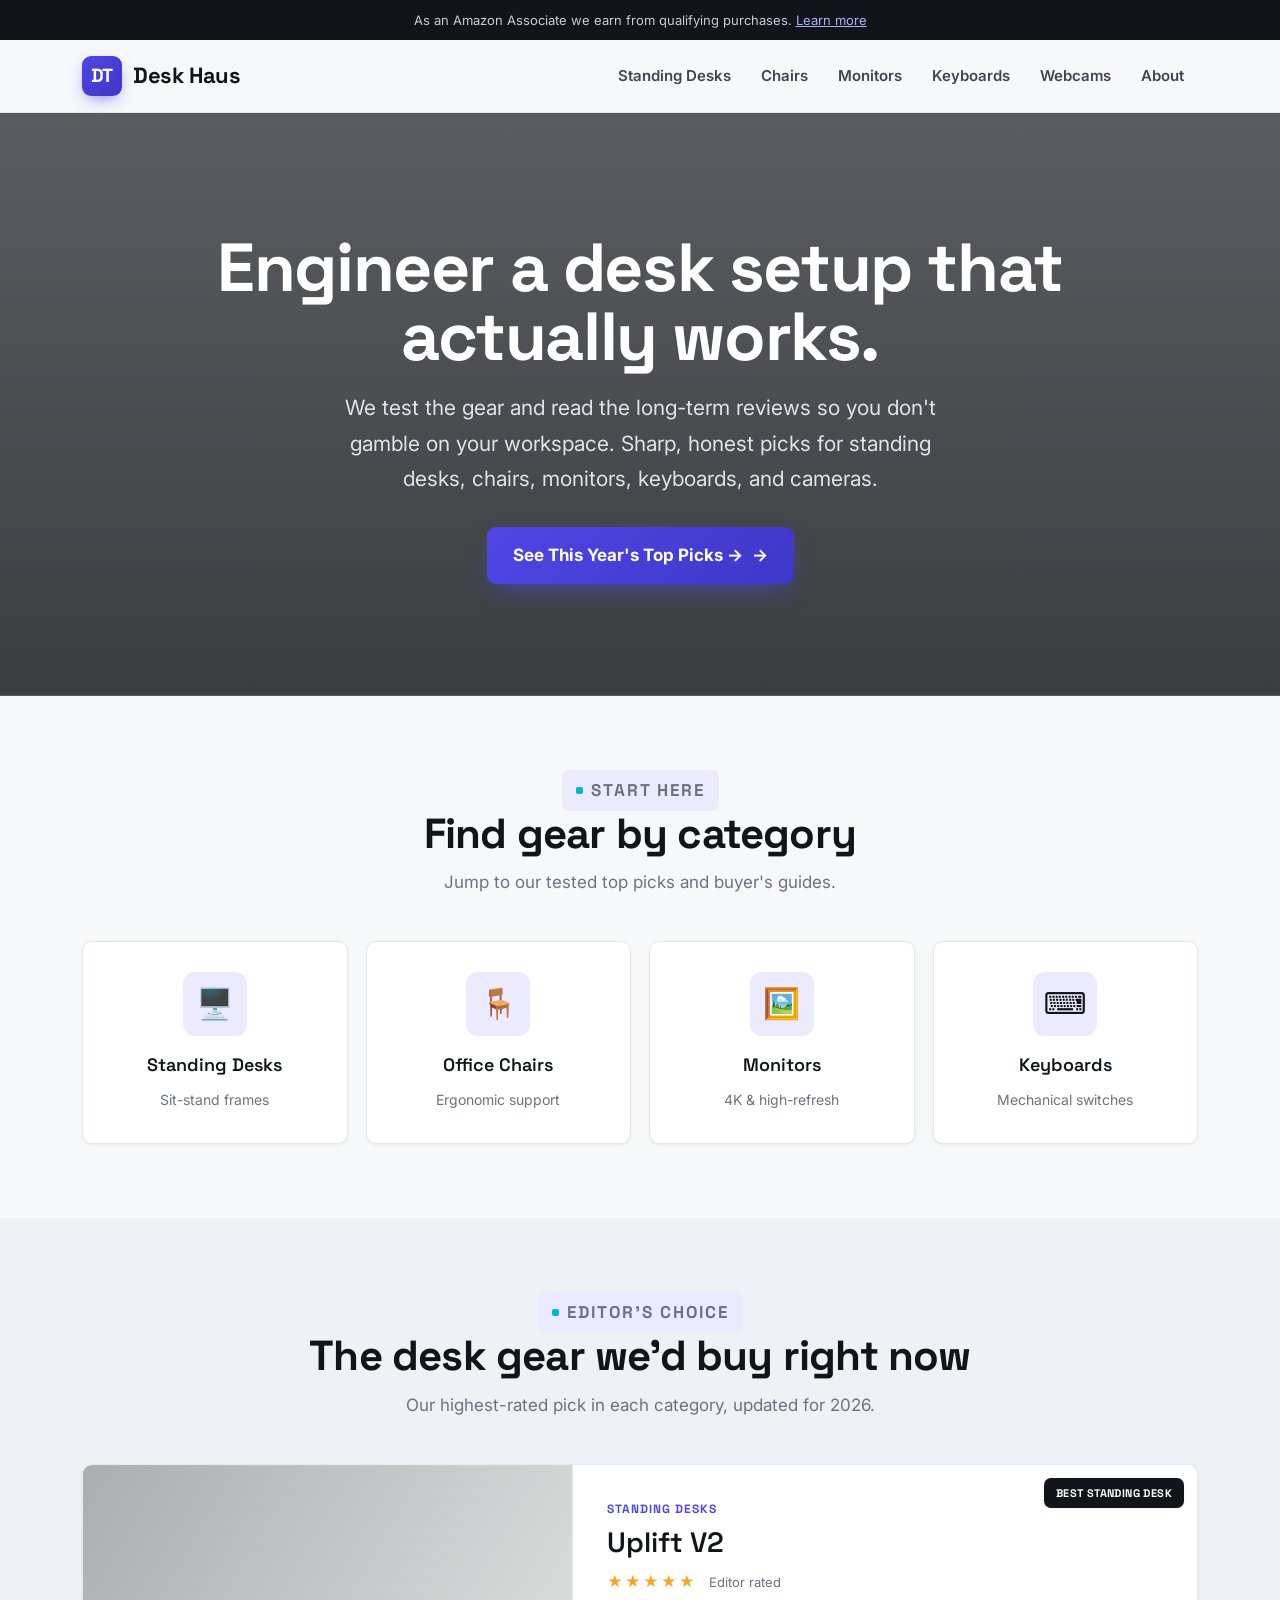
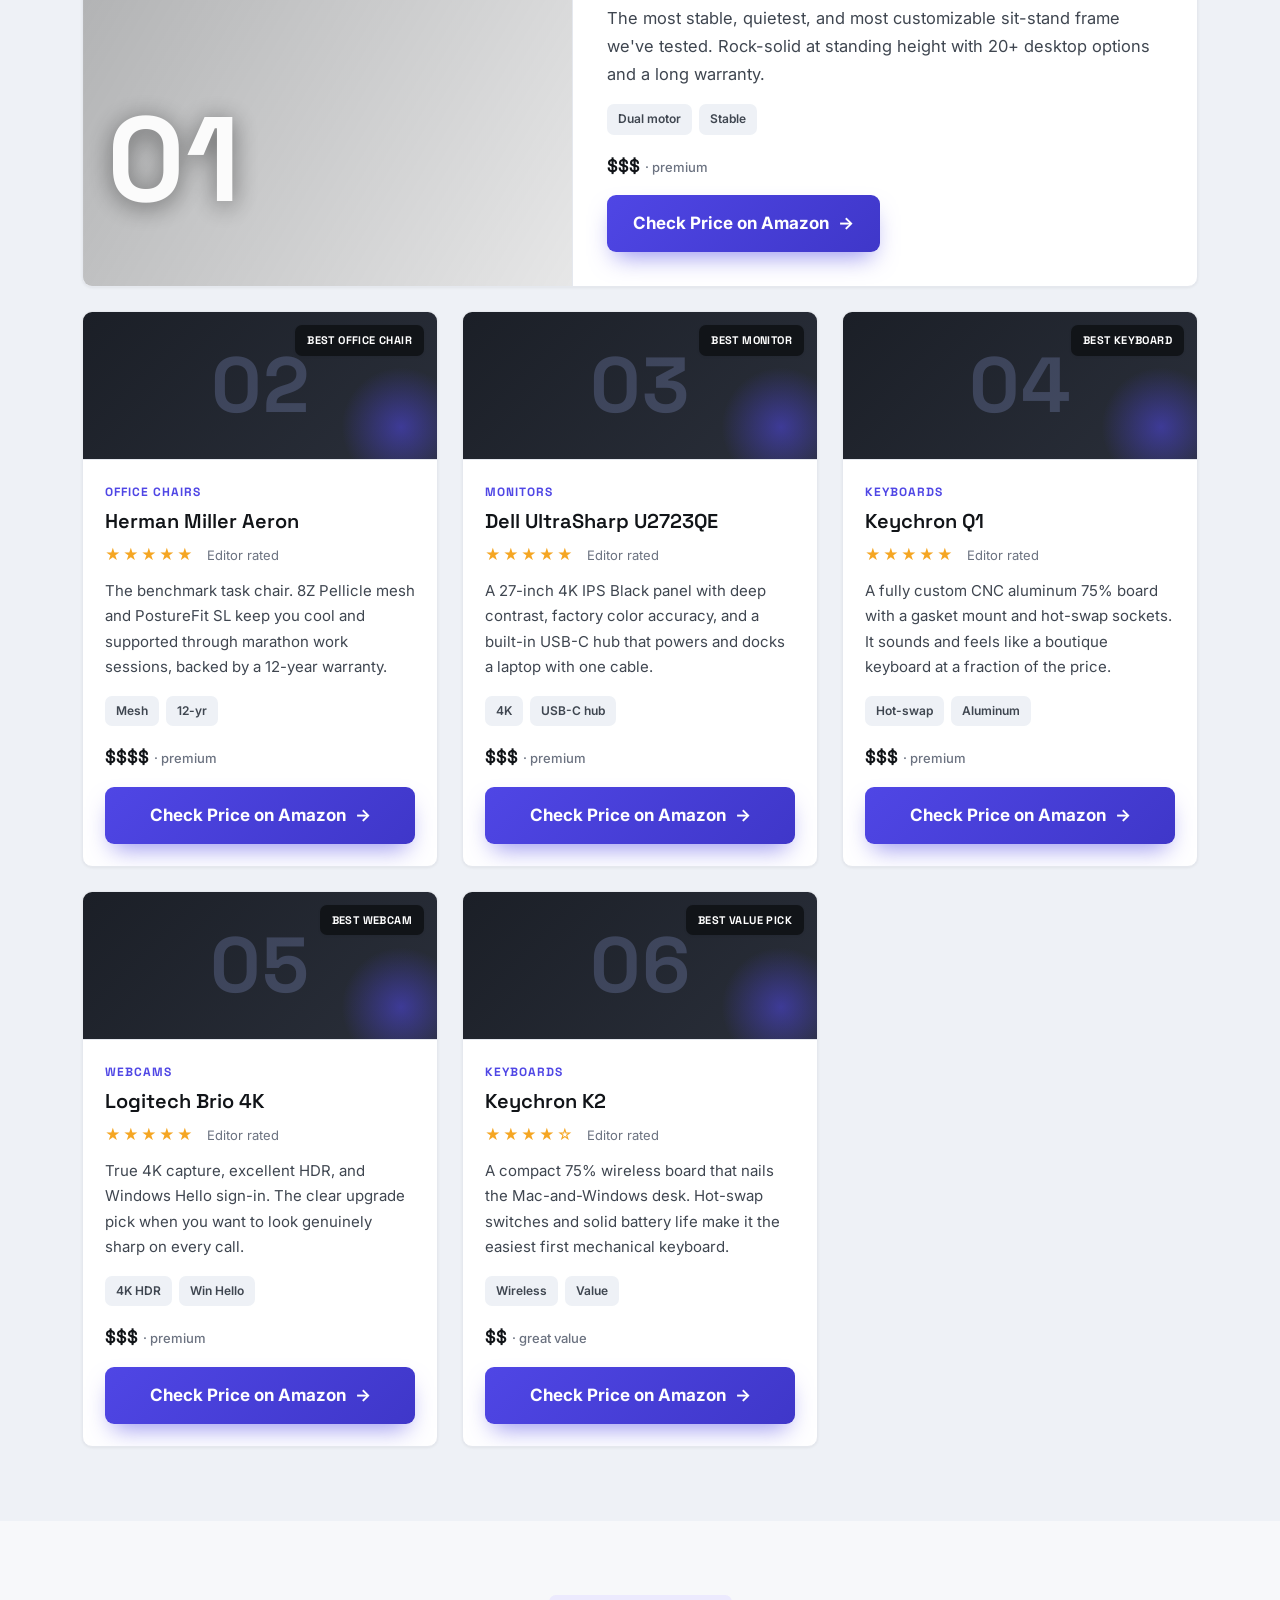
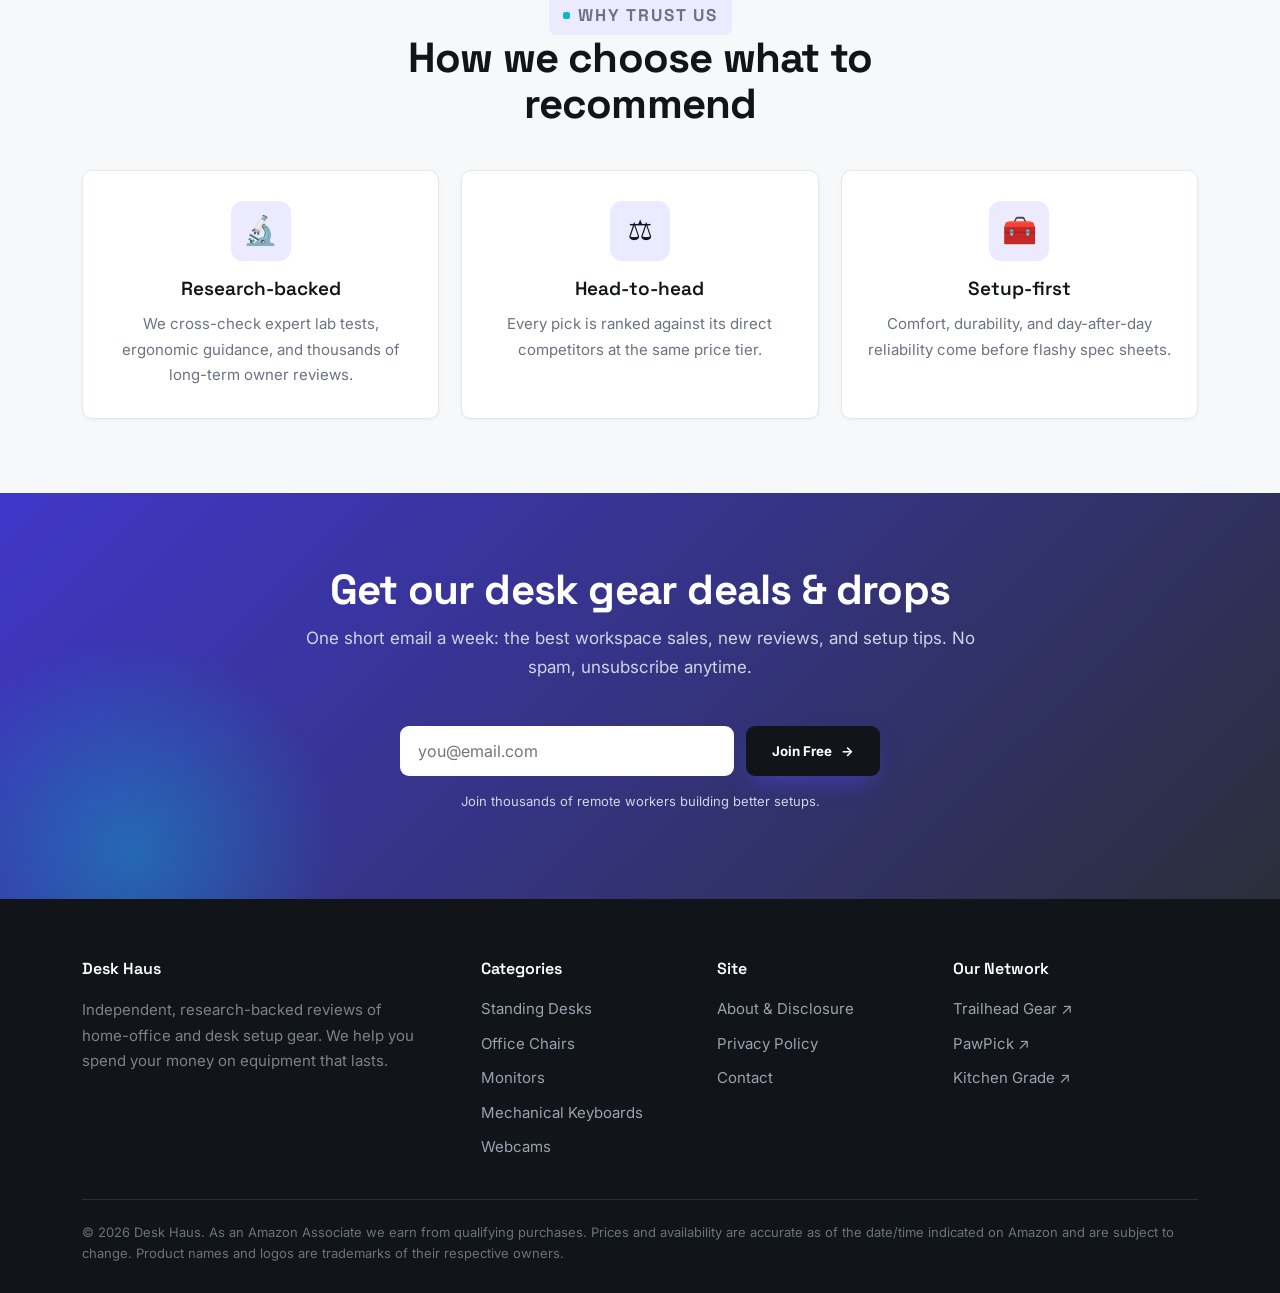
==== index.html @ fbe8dcd6 "Initial commit: Desk Haus (v3 editorial + photo)" ====
<!DOCTYPE html>
<html lang="en">
<head>
<meta charset="UTF-8">
<meta name="viewport" content="width=device-width, initial-scale=1.0">
<title>Desk Haus — The Best Home-Office & Desk Setup Gear (2026)</title>
<meta name="description" content="Tested, no-hype reviews of the best desk setup gear — standing desks, ergonomic office chairs, 4K monitors, mechanical keyboards, and webcams. Build a workspace that works.">
<link rel="stylesheet" href="assets/styles.css">
</head>
<body>

<div class="topbar">As an Amazon Associate we earn from qualifying purchases. <a href="disclosure.html">Learn more</a></div>

<header class="site-header">
  <div class="wrap nav">
    <a href="index.html" class="brand"><span class="logo">DT</span> Desk Haus</a>
    <button class="nav-toggle" aria-label="Menu">☰</button>
    <nav class="nav-links">
      <a href="standing-desks.html">Standing Desks</a>
      <a href="office-chairs.html">Chairs</a>
      <a href="monitors.html">Monitors</a>
      <a href="mechanical-keyboards.html">Keyboards</a>
      <a href="webcams.html">Webcams</a>
      <a href="disclosure.html">About</a>
    </nav>
  </div>
</header>

<section class="hero">
  <div class="wrap">
    <h1>Engineer a desk setup that actually works.</h1>
    <p>We test the gear and read the long-term reviews so you don't gamble on your workspace. Sharp, honest picks for standing desks, chairs, monitors, keyboards, and cameras.</p>
    <a href="office-chairs.html" class="btn">See This Year's Top Picks →</a>
  </div>
</section>

<section>
  <div class="wrap">
    <div class="section-head"><p class="eyebrow">Start Here</p><h2>Find gear by category</h2><p>Jump to our tested top picks and buyer's guides.</p></div>
    <div class="cat-grid">
      <a class="cat-card" href="standing-desks.html"><div class="ic">🖥️</div><h3>Standing Desks</h3><span>Sit-stand frames</span></a>
      <a class="cat-card" href="office-chairs.html"><div class="ic">🪑</div><h3>Office Chairs</h3><span>Ergonomic support</span></a>
      <a class="cat-card" href="monitors.html"><div class="ic">🖼️</div><h3>Monitors</h3><span>4K &amp; high-refresh</span></a>
      <a class="cat-card" href="mechanical-keyboards.html"><div class="ic">⌨️</div><h3>Keyboards</h3><span>Mechanical switches</span></a>
    </div>
  </div>
</section>

<section style="background:var(--panel)">
  <div class="wrap">
    <div class="section-head"><p class="eyebrow">Editor's Choice</p><h2>The desk gear we'd buy right now</h2><p>Our highest-rated pick in each category, updated for 2026.</p></div>
    <div class="products">

      <article class="product"><span class="ribbon">Best Standing Desk</span><div class="thumb">🖥️</div><div class="body">
        <span class="cat-tag">Standing Desks</span><h3>Uplift V2</h3><div class="stars">★★★★★ <span>Editor rated</span></div>
        <p class="why">The most stable, quietest, and most customizable sit-stand frame we've tested. Rock-solid at standing height with 20+ desktop options and a long warranty.</p>
        <div class="meta"><span class="tag">Dual motor</span><span class="tag">Stable</span></div><div class="price">$$$ <small>· premium</small></div>
        <a class="btn btn-block" data-amz="Uplift V2 standing desk dual motor">Check Price on Amazon</a></div></article>

      <article class="product"><span class="ribbon">Best Office Chair</span><div class="thumb">🪑</div><div class="body">
        <span class="cat-tag">Office Chairs</span><h3>Herman Miller Aeron</h3><div class="stars">★★★★★ <span>Editor rated</span></div>
        <p class="why">The benchmark task chair. 8Z Pellicle mesh and PostureFit SL keep you cool and supported through marathon work sessions, backed by a 12-year warranty.</p>
        <div class="meta"><span class="tag">Mesh</span><span class="tag">12-yr</span></div><div class="price">$$$$ <small>· premium</small></div>
        <a class="btn btn-block" data-amz="Herman Miller Aeron ergonomic office chair">Check Price on Amazon</a></div></article>

      <article class="product"><span class="ribbon">Best Monitor</span><div class="thumb">🖼️</div><div class="body">
        <span class="cat-tag">Monitors</span><h3>Dell UltraSharp U2723QE</h3><div class="stars">★★★★★ <span>Editor rated</span></div>
        <p class="why">A 27-inch 4K IPS Black panel with deep contrast, factory color accuracy, and a built-in USB-C hub that powers and docks a laptop with one cable.</p>
        <div class="meta"><span class="tag">4K</span><span class="tag">USB-C hub</span></div><div class="price">$$$ <small>· premium</small></div>
        <a class="btn btn-block" data-amz="Dell UltraSharp U2723QE 27 4K USB-C monitor">Check Price on Amazon</a></div></article>

      <article class="product"><span class="ribbon">Best Keyboard</span><div class="thumb">⌨️</div><div class="body">
        <span class="cat-tag">Keyboards</span><h3>Keychron Q1</h3><div class="stars">★★★★★ <span>Editor rated</span></div>
        <p class="why">A fully custom CNC aluminum 75% board with a gasket mount and hot-swap sockets. It sounds and feels like a boutique keyboard at a fraction of the price.</p>
        <div class="meta"><span class="tag">Hot-swap</span><span class="tag">Aluminum</span></div><div class="price">$$$ <small>· premium</small></div>
        <a class="btn btn-block" data-amz="Keychron Q1 mechanical keyboard hot swap">Check Price on Amazon</a></div></article>

      <article class="product"><span class="ribbon">Best Webcam</span><div class="thumb">📷</div><div class="body">
        <span class="cat-tag">Webcams</span><h3>Logitech Brio 4K</h3><div class="stars">★★★★★ <span>Editor rated</span></div>
        <p class="why">True 4K capture, excellent HDR, and Windows Hello sign-in. The clear upgrade pick when you want to look genuinely sharp on every call.</p>
        <div class="meta"><span class="tag">4K HDR</span><span class="tag">Win Hello</span></div><div class="price">$$$ <small>· premium</small></div>
        <a class="btn btn-block" data-amz="Logitech Brio 4K webcam">Check Price on Amazon</a></div></article>

      <article class="product"><span class="ribbon">Best Value Pick</span><div class="thumb">⌨️</div><div class="body">
        <span class="cat-tag">Keyboards</span><h3>Keychron K2</h3><div class="stars">★★★★☆ <span>Editor rated</span></div>
        <p class="why">A compact 75% wireless board that nails the Mac-and-Windows desk. Hot-swap switches and solid battery life make it the easiest first mechanical keyboard.</p>
        <div class="meta"><span class="tag">Wireless</span><span class="tag">Value</span></div><div class="price">$$ <small>· great value</small></div>
        <a class="btn btn-block" data-amz="Keychron K2 wireless mechanical keyboard">Check Price on Amazon</a></div></article>

    </div>
  </div>
</section>

<section>
  <div class="wrap">
    <div class="section-head"><p class="eyebrow">Why Trust Us</p><h2>How we choose what to recommend</h2></div>
    <div class="trust-grid">
      <div class="trust"><div class="ic">🔬</div><h3>Research-backed</h3><p>We cross-check expert lab tests, ergonomic guidance, and thousands of long-term owner reviews.</p></div>
      <div class="trust"><div class="ic">⚖️</div><h3>Head-to-head</h3><p>Every pick is ranked against its direct competitors at the same price tier.</p></div>
      <div class="trust"><div class="ic">🧰</div><h3>Setup-first</h3><p>Comfort, durability, and day-after-day reliability come before flashy spec sheets.</p></div>
    </div>
  </div>
</section>

<section class="cta-band">
  <div class="wrap">
    <div class="section-head"><h2>Get our desk gear deals &amp; drops</h2><p>One short email a week: the best workspace sales, new reviews, and setup tips. No spam, unsubscribe anytime.</p></div>
    <form class="signup"><input type="email" placeholder="you@email.com" required><button class="btn" type="submit">Join Free</button></form>
    <p class="signup-note">Join thousands of remote workers building better setups.</p>
  </div>
</section>

<footer class="site-footer">
  <div class="wrap">
    <div class="footer-grid">
      <div><h4>Desk Haus</h4><p style="color:#7c828d;max-width:340px;">Independent, research-backed reviews of home-office and desk setup gear. We help you spend your money on equipment that lasts.</p></div>
      <div><h4>Categories</h4><a href="standing-desks.html">Standing Desks</a><a href="office-chairs.html">Office Chairs</a><a href="monitors.html">Monitors</a><a href="mechanical-keyboards.html">Mechanical Keyboards</a><a href="webcams.html">Webcams</a></div>
      <div><h4>Site</h4><a href="disclosure.html">About &amp; Disclosure</a><a href="disclosure.html#privacy">Privacy Policy</a><a href="disclosure.html#contact">Contact</a></div>
      <div><h4>Our Network</h4><a href="https://www.trailhead-gear.com">Trailhead Gear ↗</a><a href="https://paw-pick.com">PawPick ↗</a><a href="https://kitchen-grade.com">Kitchen Grade ↗</a></div>
    </div>
    <div class="footer-disclaimer">© <span data-year>2026</span> Desk Haus. As an Amazon Associate we earn from qualifying purchases. Prices and availability are accurate as of the date/time indicated on Amazon and are subject to change. Product names and logos are trademarks of their respective owners.</div>
  </div>
</footer>

<script src="assets/main.js"></script>
</body>
</html>
---- assets/styles.css ----
/* ===========================================================
   Desk Haus — "Minimal Tech" editorial theme (v3)
   Photographic hero, featured #1 banner, rank numerals,
   Space Grotesk + Inter, light-gray + electric-indigo palette.
   =========================================================== */
@import url('https://fonts.googleapis.com/css2?family=Space+Grotesk:wght@500;600;700&family=Inter:wght@400;500;600;700&display=swap');

:root{
  --ink:#111418; --ink-soft:#3f4650;
  --indigo:#4f46e5; --indigo-dark:#3f37c9; --indigo-tint:#eceafe;
  --cyan:#06b6d4;
  --bg:#f7f8fa; --panel:#eef1f6; --card:#fff;
  --muted:#6b7280; --line:#e5e8ee; --good:#0f9d6b;
  --shadow-sm:0 1px 3px rgba(17,20,24,.06);
  --shadow:0 18px 40px -18px rgba(17,20,24,.28);
  --radius:10px; --maxw:1160px;
  --display:"Space Grotesk",system-ui,sans-serif; --body:"Inter",system-ui,sans-serif;
  --hero:url("https://images.unsplash.com/photo-1593062096033-9a26b09da705?auto=format&fit=crop&w=1700&q=72");
  --feature:url("https://images.unsplash.com/photo-1542038784456-1ea8e935640e?auto=format&fit=crop&w=1100&q=72");
}
*{box-sizing:border-box}
html{scroll-behavior:smooth}
body{margin:0;font-family:var(--body);color:var(--ink);background:var(--bg);line-height:1.7;font-size:17px;-webkit-font-smoothing:antialiased}
img{max-width:100%;display:block}
a{color:var(--indigo-dark)}
.wrap{max-width:var(--maxw);margin:0 auto;padding:0 22px}

.topbar{background:var(--ink);color:#c7ccd6;font-size:13px;text-align:center;padding:9px 14px}
.topbar a{color:#a5b4fc;text-decoration:underline}

.site-header{position:sticky;top:0;z-index:50;background:rgba(247,248,250,.85);backdrop-filter:saturate(150%) blur(12px);border-bottom:1px solid var(--line)}
.nav{display:flex;align-items:center;justify-content:space-between;height:72px}
.brand{display:flex;align-items:center;gap:11px;text-decoration:none;color:var(--ink);font-family:var(--display);font-weight:700;font-size:22px;letter-spacing:-.4px}
.brand .logo{width:40px;height:40px;border-radius:9px;background:linear-gradient(135deg,var(--indigo),var(--indigo-dark));display:grid;place-items:center;color:#fff;font-family:var(--display);font-weight:700;font-size:19px;box-shadow:0 6px 16px -5px rgba(79,70,229,.7)}
.nav-links{display:flex;gap:2px;align-items:center}
.nav-links a{text-decoration:none;color:var(--ink-soft);font-weight:600;font-size:15px;padding:9px 14px;border-radius:8px;transition:.16s}
.nav-links a:hover{background:var(--indigo-tint);color:var(--indigo-dark)}
.nav-toggle{display:none;background:none;border:0;font-size:27px;color:var(--ink);cursor:pointer}

/* ---------- Hero (photographic) ---------- */
.hero{position:relative;overflow:hidden;text-align:center;padding:120px 22px 112px;color:#fff;
  background:linear-gradient(180deg,rgba(10,12,18,.66),rgba(17,20,24,.82)),var(--hero);background-size:cover;background-position:center}
.hero>.wrap{position:relative}
.hero h1{font-family:var(--display);font-weight:700;font-size:clamp(38px,6vw,68px);line-height:1.02;margin:0 0 18px;letter-spacing:-1.4px}
.hero h1 em{font-style:normal;color:#a5b4fc}
.hero p{font-size:clamp(17px,2.2vw,21px);max-width:600px;margin:0 auto 30px;color:#dfe3ea}

/* ---------- Buttons ---------- */
.btn{display:inline-flex;align-items:center;gap:9px;background:linear-gradient(135deg,var(--indigo),var(--indigo-dark));color:#fff;text-decoration:none;font-family:var(--body);font-weight:700;padding:14px 26px;border-radius:9px;box-shadow:0 12px 24px -8px rgba(79,70,229,.6);transition:transform .15s,box-shadow .15s,filter .15s;border:0;cursor:pointer}
.btn::after{content:"→";transition:transform .15s}
.btn:hover{transform:translateY(-2px);box-shadow:0 18px 30px -8px rgba(79,70,229,.7);filter:saturate(1.08)}
.btn:hover::after{transform:translateX(3px)}
.btn-block{width:100%;justify-content:center}
.btn-ghost{background:#fff;color:var(--indigo-dark);box-shadow:var(--shadow-sm);border:1px solid var(--line)}
.btn-ghost::after{content:""}
.btn-ghost:hover{background:var(--indigo-tint)}

/* ---------- Sections ---------- */
section{padding:74px 0}
.section-head{text-align:center;max-width:680px;margin:0 auto 44px}
.section-head h2{font-family:var(--display);font-weight:700;font-size:clamp(28px,4vw,42px);margin:0 0 12px;letter-spacing:-.8px;line-height:1.08}
.section-head p{color:var(--muted);margin:0;font-size:17px}
.eyebrow{display:inline-flex;align-items:center;gap:8px;font-family:var(--display);font-weight:700;text-transform:uppercase;letter-spacing:2px;font-size:12px;color:var(--indigo-dark);background:var(--indigo-tint);padding:6px 14px;border-radius:7px;margin:0 0 16px}
.eyebrow::before{content:"";width:7px;height:7px;border-radius:2px;background:var(--cyan)}

/* ---------- Category grid ---------- */
.cat-grid{display:grid;grid-template-columns:repeat(4,1fr);gap:18px}
.cat-card{background:var(--card);border:1px solid var(--line);border-radius:var(--radius);padding:30px 20px;text-align:center;text-decoration:none;color:var(--ink);box-shadow:var(--shadow-sm);transition:transform .16s,box-shadow .16s,border-color .16s}
.cat-card .ic{display:inline-grid;place-items:center;width:64px;height:64px;border-radius:12px;background:var(--indigo-tint);font-size:30px;margin-bottom:14px;transition:.16s}
.cat-card:hover{transform:translateY(-5px);box-shadow:var(--shadow);border-color:var(--indigo)}
.cat-card:hover .ic{background:linear-gradient(135deg,var(--indigo),var(--indigo-dark))}
.cat-card h3{font-family:var(--display);font-weight:600;margin:0 0 4px;font-size:18px}
.cat-card span{color:var(--muted);font-size:14px}

/* ---------- Product grid + rank numerals ---------- */
.products{display:grid;grid-template-columns:repeat(3,1fr);gap:24px;counter-reset:rank}
.product{counter-increment:rank;background:var(--card);border:1px solid var(--line);border-radius:var(--radius);overflow:hidden;display:flex;flex-direction:column;box-shadow:var(--shadow-sm);transition:transform .2s,box-shadow .2s,border-color .2s;position:relative}
.product:hover{transform:translateY(-7px);box-shadow:var(--shadow);border-color:var(--indigo)}
.product .ribbon{position:absolute;top:13px;right:13px;background:var(--ink);color:#fff;font-family:var(--display);font-weight:700;font-size:11px;letter-spacing:.4px;text-transform:uppercase;padding:6px 12px;border-radius:7px;z-index:3;box-shadow:var(--shadow-sm)}
.product .thumb{height:148px;position:relative;font-size:0;background:linear-gradient(135deg,#1b1f27,#2a2f3a);border-bottom:1px solid var(--line);overflow:hidden}
.product .thumb::before{content:counter(rank,decimal-leading-zero);position:absolute;inset:0;display:grid;place-items:center;font-family:var(--display);font-weight:700;font-size:78px;color:rgba(165,180,252,.22);letter-spacing:1px}
.product .thumb::after{content:"";position:absolute;right:-24px;bottom:-28px;width:120px;height:120px;border-radius:50%;background:radial-gradient(circle,rgba(79,70,229,.55),transparent 70%)}
.product .body{padding:22px;display:flex;flex-direction:column;flex:1}
.product .cat-tag{font-family:var(--display);font-weight:700;font-size:12px;text-transform:uppercase;letter-spacing:1px;color:var(--indigo)}
.product h3{font-family:var(--display);font-weight:600;margin:7px 0 9px;font-size:20px;line-height:1.2}
.stars{color:#f5a623;font-size:15px;letter-spacing:2px;margin-bottom:10px}
.stars span{color:var(--muted);font-size:13px;letter-spacing:0;margin-left:6px;font-family:var(--body)}
.product p.why{font-size:15px;color:var(--ink-soft);margin:0 0 16px;flex:1}
.product .meta{display:flex;flex-wrap:wrap;gap:7px;margin-bottom:16px}
.tag{background:var(--panel);color:var(--ink-soft);font-weight:600;font-size:12px;padding:5px 11px;border-radius:7px}
.price{font-family:var(--display);font-weight:600;color:var(--ink);font-size:18px;margin-bottom:14px}
.price small{color:var(--muted);font-weight:500;font-family:var(--body);font-size:13px}

/* ---------- Featured #1 banner ---------- */
.products .product:first-child{grid-column:1/-1;flex-direction:row;align-items:stretch}
.products .product:first-child .thumb{flex:0 0 44%;height:auto;min-height:300px;border-bottom:0;border-right:1px solid var(--line);
  background:linear-gradient(120deg,rgba(17,20,24,.35),rgba(17,20,24,.1)),var(--feature);background-size:cover;background-position:center}
.products .product:first-child .thumb::before{font-size:120px;color:#fff;opacity:.94;text-shadow:0 4px 24px rgba(0,0,0,.5);justify-items:start;align-items:end;padding:24px}
.products .product:first-child .thumb::after{display:none}
.products .product:first-child .body{justify-content:center;padding:34px}
.products .product:first-child h3{font-size:28px}
.products .product:first-child p.why{font-size:16.5px;max-width:60ch}
.products .product:first-child .btn{align-self:flex-start;width:auto}

/* ---------- Comparison table ---------- */
.table-wrap{overflow-x:auto;border:1px solid var(--line);border-radius:var(--radius);box-shadow:var(--shadow-sm);background:#fff}
table.compare{width:100%;border-collapse:collapse;min-width:640px}
table.compare th,table.compare td{padding:15px 18px;text-align:left;border-bottom:1px solid var(--line);font-size:15px}
table.compare thead th{background:var(--ink);color:#fff;font-family:var(--display);font-weight:600;font-size:13.5px}
table.compare tbody tr:nth-child(even){background:var(--bg)}
table.compare td.name{font-family:var(--display);font-weight:600;color:var(--ink)}

/* ---------- Article ---------- */
.article-head{position:relative;overflow:hidden;color:#fff;padding:96px 0 84px;
  background:linear-gradient(180deg,rgba(10,12,18,.7),rgba(17,20,24,.85)),var(--hero);background-size:cover;background-position:center}
.article-head>.wrap{position:relative}
.article-head .eyebrow{background:rgba(255,255,255,.14);color:#fff}
.article-head .eyebrow::before{background:var(--cyan)}
.article-head h1{font-family:var(--display);font-weight:700;font-size:clamp(32px,5vw,52px);margin:0 0 14px;max-width:860px;letter-spacing:-1px;line-height:1.04}
.article-head p{color:#dfe3ea;max-width:720px;font-size:18.5px;margin:0}
.article-head .byline{margin-top:20px;font-size:14px;color:#aab2c0}
.prose{max-width:820px;margin:0 auto}
.prose h2{font-family:var(--display);font-weight:700;font-size:30px;margin:46px 0 16px;letter-spacing:-.5px}
.prose h3{font-family:var(--display);font-weight:600;color:var(--indigo-dark);font-size:22px;margin:30px 0 8px}
.prose p{margin:0 0 16px}
.prose ul{margin:0 0 18px;padding-left:22px}.prose li{margin-bottom:7px}
.prose a{color:var(--indigo-dark);font-weight:600;text-decoration:underline;text-decoration-color:var(--cyan);text-underline-offset:3px}
.toc{background:#fff;border:1px solid var(--line);border-left:4px solid var(--indigo);border-radius:9px;padding:22px 26px;box-shadow:var(--shadow-sm);margin:8px 0 32px}
.toc strong{font-family:var(--display);font-weight:600;display:block;margin-bottom:10px;font-size:17px}
.toc a{color:var(--indigo-dark);text-decoration:none;font-weight:600}.toc a:hover{text-decoration:underline}

/* ---------- Detailed pick ---------- */
.pick{background:#fff;border:1px solid var(--line);border-radius:var(--radius);box-shadow:var(--shadow-sm);padding:30px;margin:26px 0;display:grid;grid-template-columns:140px 1fr;gap:26px;align-items:start;transition:box-shadow .2s,transform .2s}
.pick:hover{box-shadow:var(--shadow);transform:translateY(-3px)}
.pick .pick-ic{font-size:64px;text-align:center;background:linear-gradient(135deg,#1b1f27,#2a2f3a);color:#a5b4fc;border-radius:12px;padding:24px 0}
.pick .award{display:inline-block;background:var(--indigo);color:#fff;font-family:var(--display);font-weight:700;font-size:12px;padding:6px 14px;border-radius:7px;text-transform:uppercase;letter-spacing:.5px;margin-bottom:10px}
.pick h3{font-family:var(--display);font-weight:600;margin:0 0 6px;font-size:24px}
.pick .pros-cons{display:grid;grid-template-columns:1fr 1fr;gap:18px;margin:16px 0}
.pick .pros-cons h4{font-family:var(--display);margin:0 0 6px;font-size:13px;text-transform:uppercase;letter-spacing:.5px}
.pick .pros h4{color:var(--good)}.pick .cons h4{color:var(--indigo-dark)}
.pick .pros-cons ul{margin:0;padding-left:18px;font-size:14px}

/* ---------- CTA ---------- */
.cta-band{position:relative;overflow:hidden;background:linear-gradient(135deg,var(--indigo-dark),#2a2f3a);color:#fff;text-align:center}
.cta-band::after{content:"";position:absolute;width:420px;height:420px;border-radius:50%;background:radial-gradient(circle,rgba(6,182,212,.4),transparent 70%);bottom:-160px;left:-80px}
.cta-band>.wrap{position:relative}
.cta-band h2{font-family:var(--display);font-weight:700;color:#fff}
.cta-band .section-head p{color:#cfd4e6}
.signup{display:flex;gap:12px;max-width:480px;margin:0 auto}
.signup input{flex:1;padding:15px 18px;border:0;border-radius:9px;font-size:16px;font-family:var(--body)}
.signup .btn{white-space:nowrap;background:var(--ink)}.signup .btn:hover{background:#05070b}
.signup-note{font-size:13px;color:#cfd4e6;margin-top:14px}

/* ---------- Trust ---------- */
.trust-grid{display:grid;grid-template-columns:repeat(3,1fr);gap:22px}
.trust{text-align:center;padding:30px 22px;background:#fff;border:1px solid var(--line);border-radius:var(--radius);box-shadow:var(--shadow-sm);transition:transform .16s,box-shadow .16s}
.trust:hover{transform:translateY(-5px);box-shadow:var(--shadow)}
.trust .ic{display:inline-grid;place-items:center;width:60px;height:60px;border-radius:12px;background:var(--indigo-tint);font-size:28px;margin-bottom:12px}
.trust h3{font-family:var(--display);font-weight:600;margin:0 0 6px;font-size:19px}
.trust p{color:var(--muted);font-size:15px;margin:0}

/* ---------- Footer ---------- */
.site-footer{background:var(--ink);color:#9aa2b1;padding:56px 0 30px;font-size:15px}
.footer-grid{display:grid;grid-template-columns:1.8fr 1fr 1fr 1.2fr;gap:32px;margin-bottom:30px}
.site-footer h4{font-family:var(--display);font-weight:600;color:#fff;margin:0 0 14px;font-size:16px}
.site-footer a{color:#9aa2b1;text-decoration:none;display:block;margin-bottom:9px;transition:.15s}
.site-footer a:hover{color:#a5b4fc;transform:translateX(2px)}
.footer-disclaimer{border-top:1px solid #2a2f3a;padding-top:22px;font-size:13px;color:#6b7280;line-height:1.6}

@media(max-width:900px){.cat-grid{grid-template-columns:repeat(2,1fr)}.products{grid-template-columns:repeat(2,1fr)}.products .product:first-child{flex-direction:column}.products .product:first-child .thumb{flex:auto;min-height:200px;border-right:0;border-bottom:1px solid var(--line)}.products .product:first-child .thumb::before{font-size:90px;padding:16px}.trust-grid{grid-template-columns:1fr;gap:14px}.footer-grid{grid-template-columns:1fr 1fr;gap:24px}}
@media(max-width:680px){.nav-links{display:none;position:absolute;top:72px;left:0;right:0;background:var(--bg);flex-direction:column;gap:0;padding:8px;border-bottom:1px solid var(--line);box-shadow:var(--shadow)}.nav-links.open{display:flex}.nav-links a{padding:13px}.nav-toggle{display:block}.products{grid-template-columns:1fr}.cat-grid{grid-template-columns:1fr 1fr}.pick{grid-template-columns:1fr}.pick .pick-ic{max-width:140px}.pick .pros-cons{grid-template-columns:1fr}.signup{flex-direction:column}.footer-grid{grid-template-columns:1fr}}
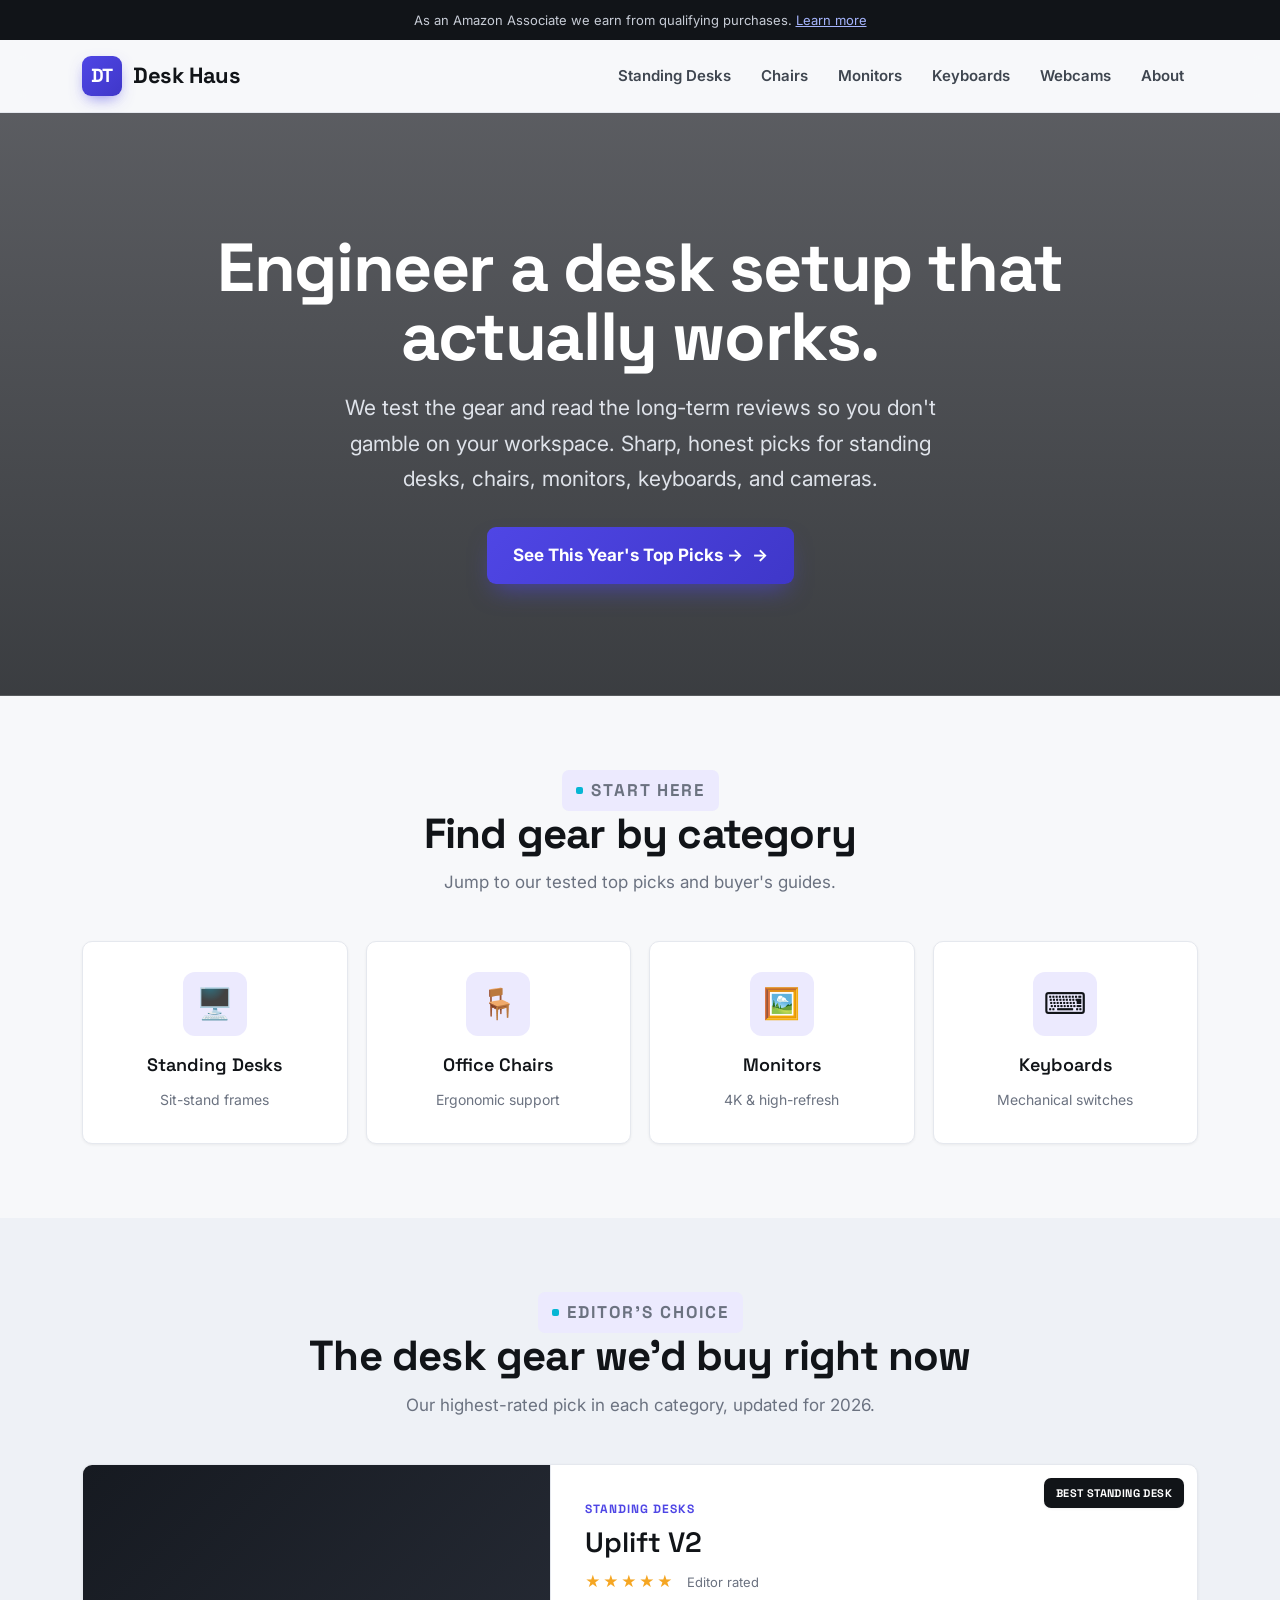
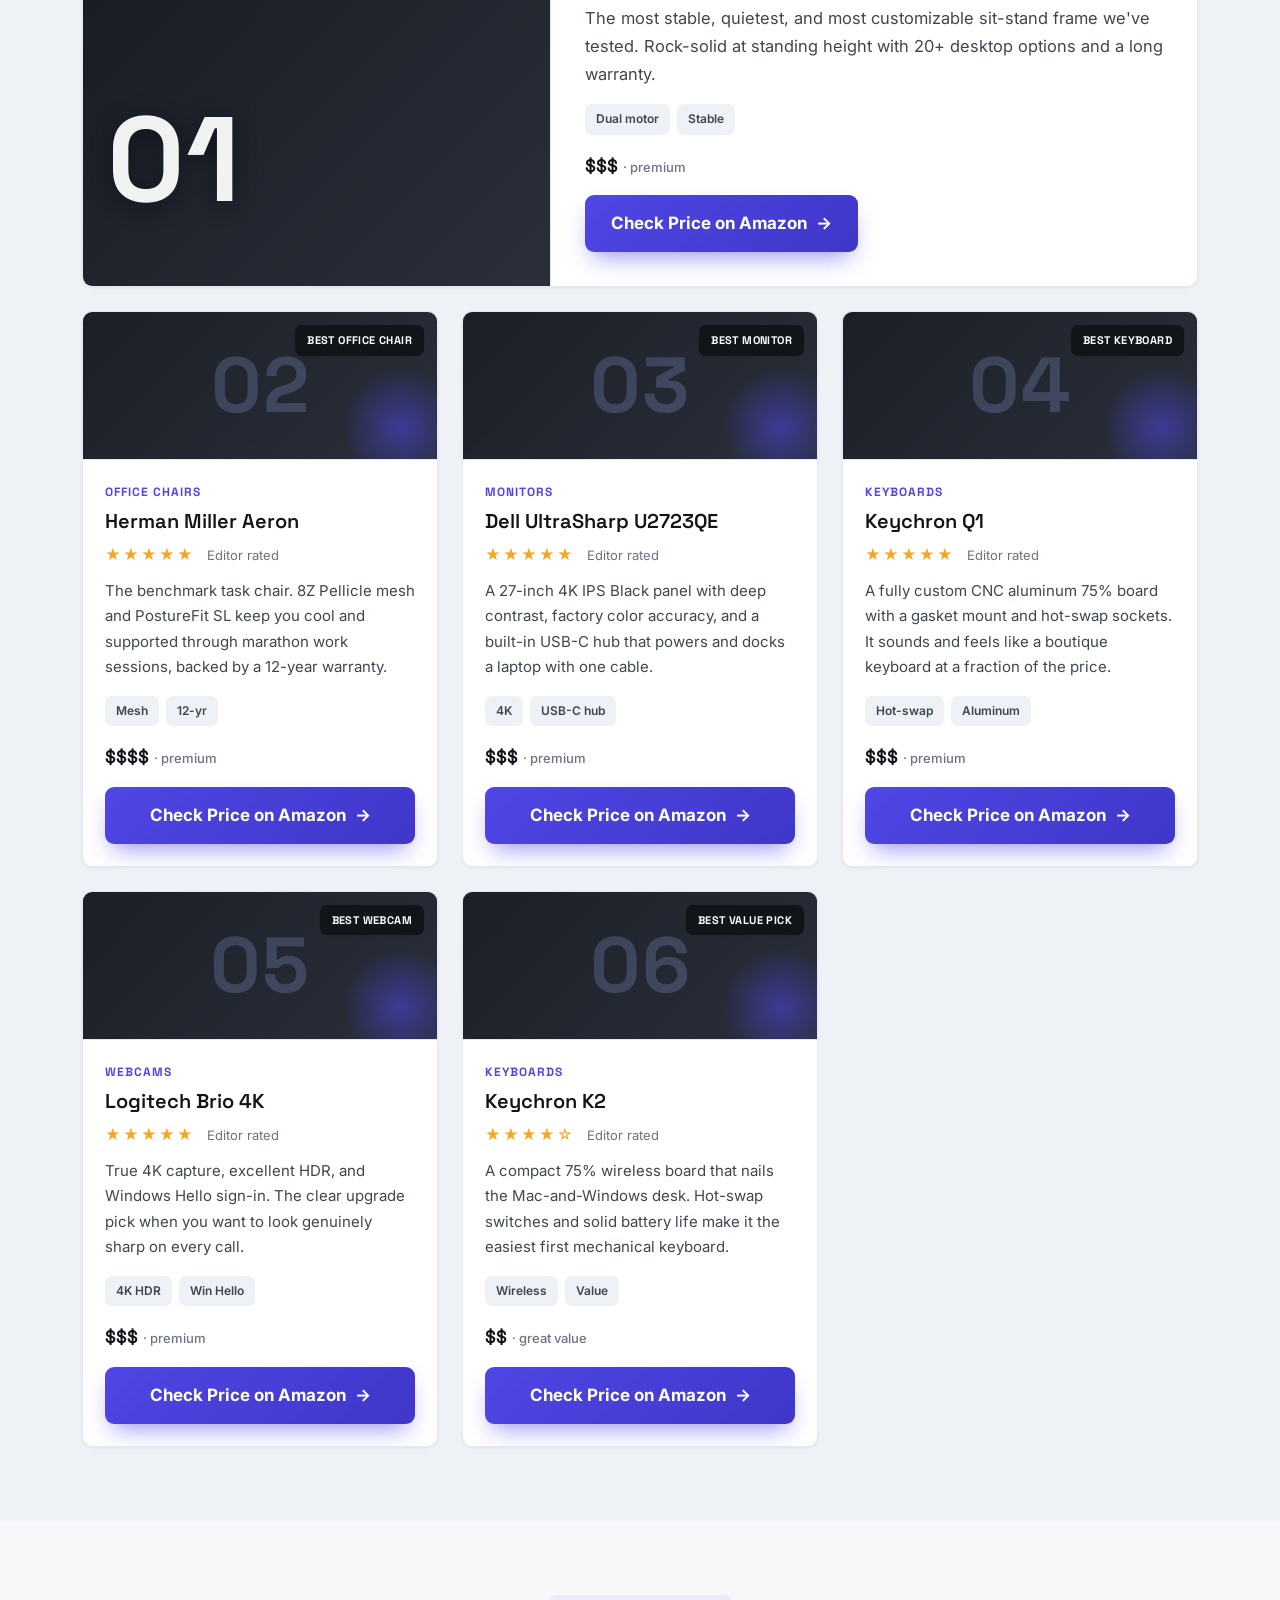
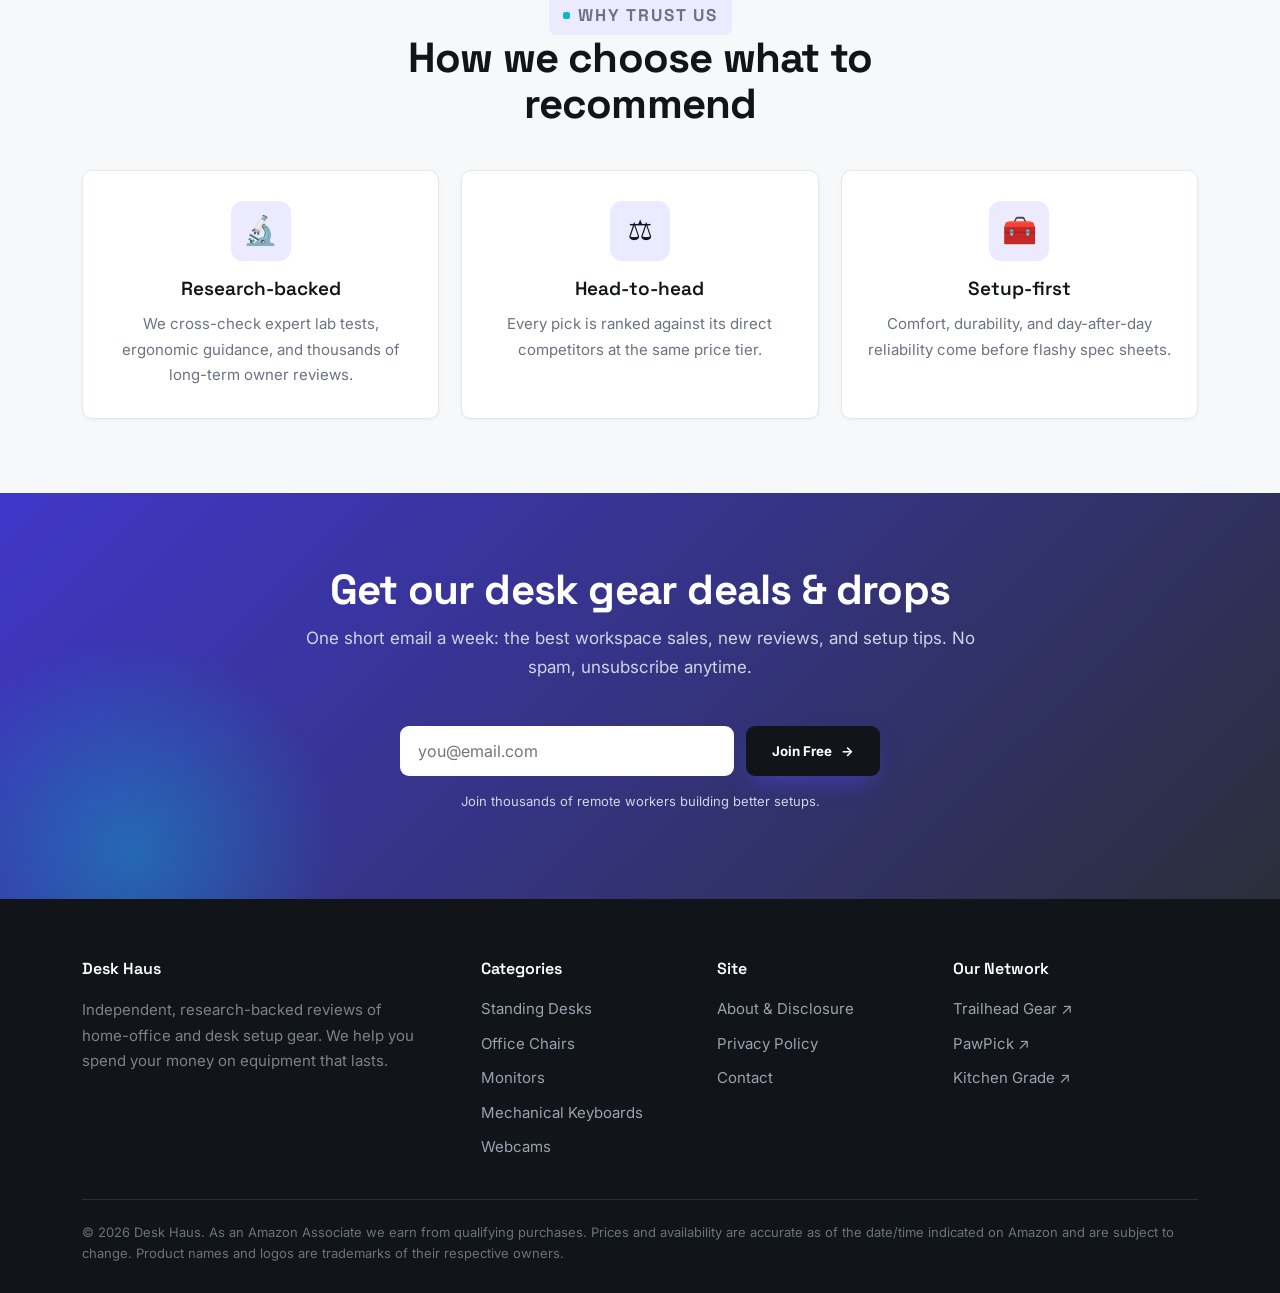
==== commit 9dc161b5: "Add SEO meta (canonical + OG)" ====
--- a/index.html
+++ b/index.html
@@ -5,6 +5,15 @@
 <meta name="viewport" content="width=device-width, initial-scale=1.0">
 <title>Desk Haus — The Best Home-Office & Desk Setup Gear (2026)</title>
 <meta name="description" content="Tested, no-hype reviews of the best desk setup gear — standing desks, ergonomic office chairs, 4K monitors, mechanical keyboards, and webcams. Build a workspace that works.">
+<link rel="canonical" href="https://desk-haus.com/">
+<meta property="og:type" content="website">
+<meta property="og:site_name" content="Desk Haus">
+<meta property="og:title" content="Desk Haus — The Best Home-Office & Desk Setup Gear (2026)">
+<meta property="og:description" content="Tested, no-hype reviews of the best desk setup gear — standing desks, ergonomic office chairs, 4K monitors, mechanical keyboards, and webcams. Build a workspace that works.">
+<meta property="og:url" content="https://desk-haus.com/">
+<meta name="twitter:card" content="summary_large_image">
+<meta name="twitter:title" content="Desk Haus — The Best Home-Office & Desk Setup Gear (2026)">
+<meta name="twitter:description" content="Tested, no-hype reviews of the best desk setup gear — standing desks, ergonomic office chairs, 4K monitors, mechanical keyboards, and webcams. Build a workspace that works.">
 <link rel="stylesheet" href="assets/styles.css">
 </head>
 <body>
--- a/assets/styles.css
+++ b/assets/styles.css
@@ -93,8 +93,7 @@
 
 /* ---------- Featured #1 banner ---------- */
 .products .product:first-child{grid-column:1/-1;flex-direction:row;align-items:stretch}
-.products .product:first-child .thumb{flex:0 0 44%;height:auto;min-height:300px;border-bottom:0;border-right:1px solid var(--line);
-  background:linear-gradient(120deg,rgba(17,20,24,.35),rgba(17,20,24,.1)),var(--feature);background-size:cover;background-position:center}
+.products .product:first-child .thumb{flex:0 0 42%;height:auto;min-height:300px;border-bottom:0;border-right:1px solid var(--line);background:linear-gradient(135deg,#161a21,#2a2f3a)}
 .products .product:first-child .thumb::before{font-size:120px;color:#fff;opacity:.94;text-shadow:0 4px 24px rgba(0,0,0,.5);justify-items:start;align-items:end;padding:24px}
 .products .product:first-child .thumb::after{display:none}
 .products .product:first-child .body{justify-content:center;padding:34px}
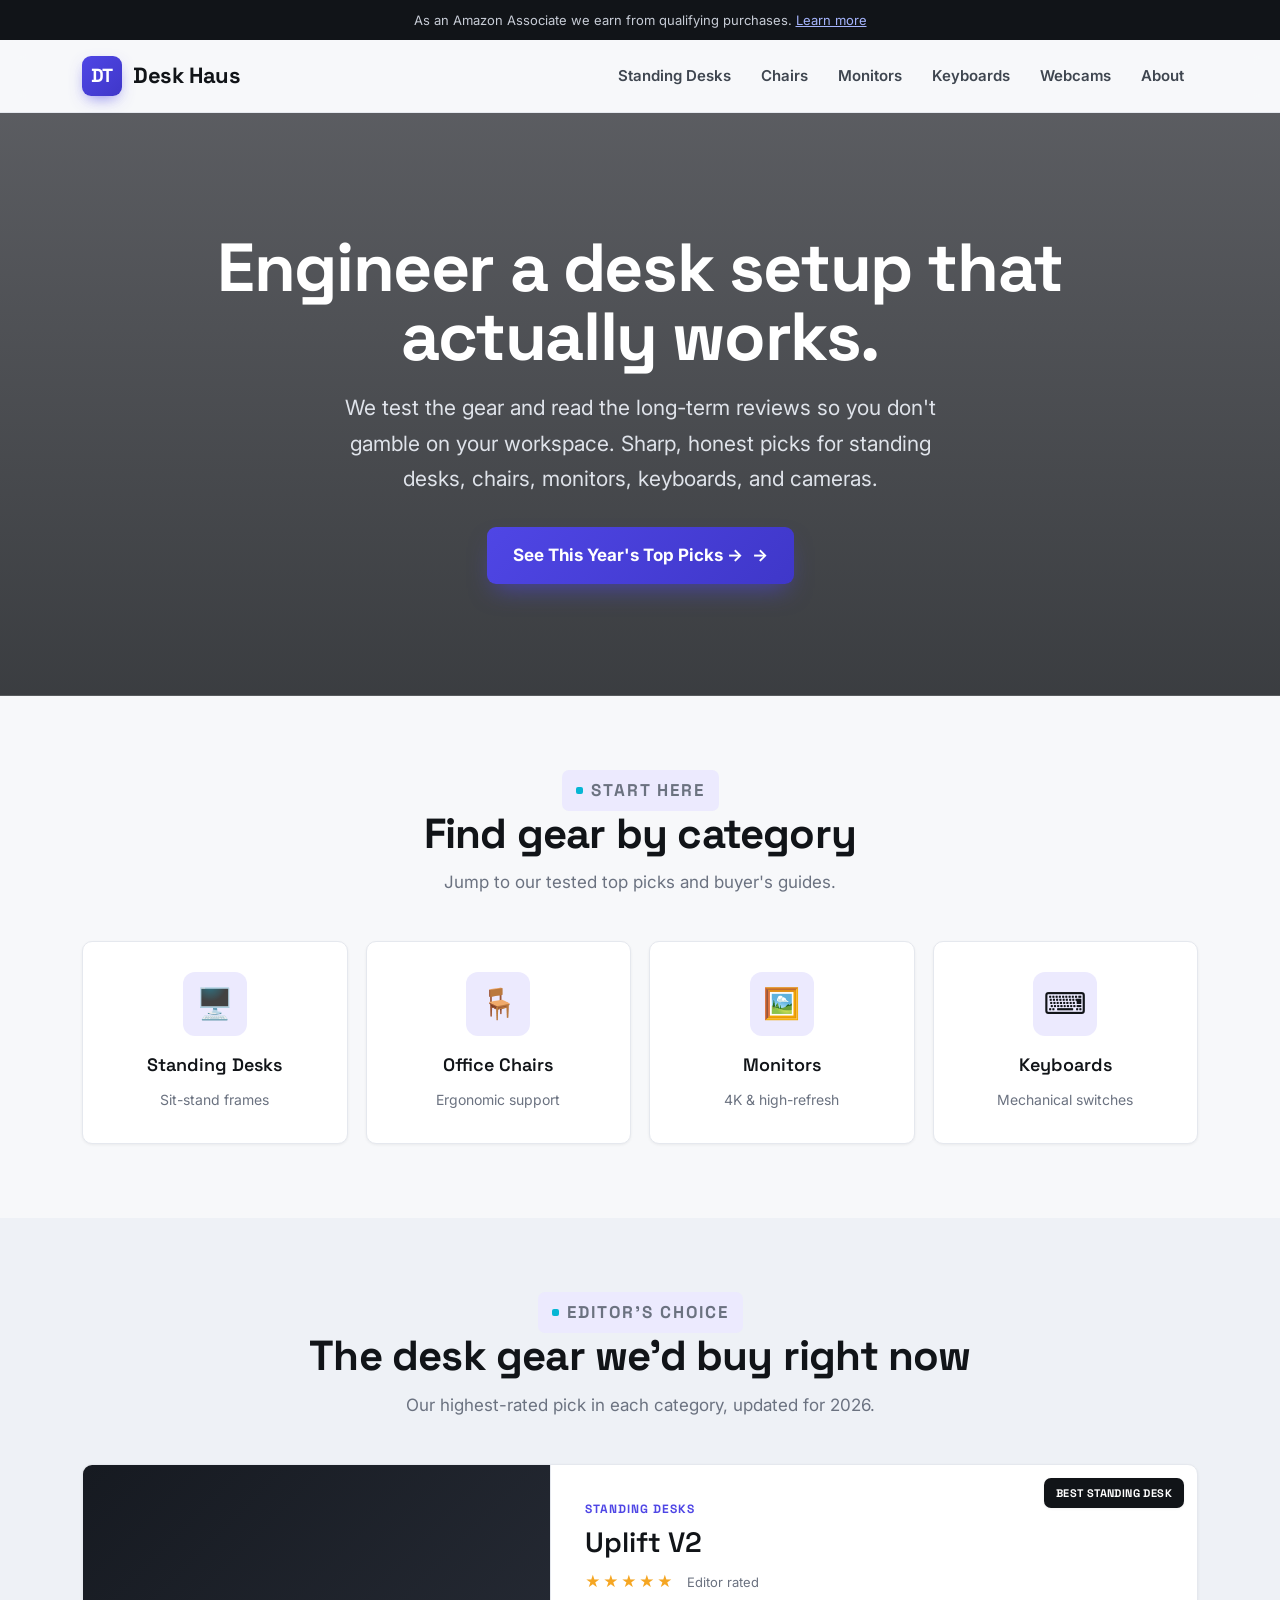
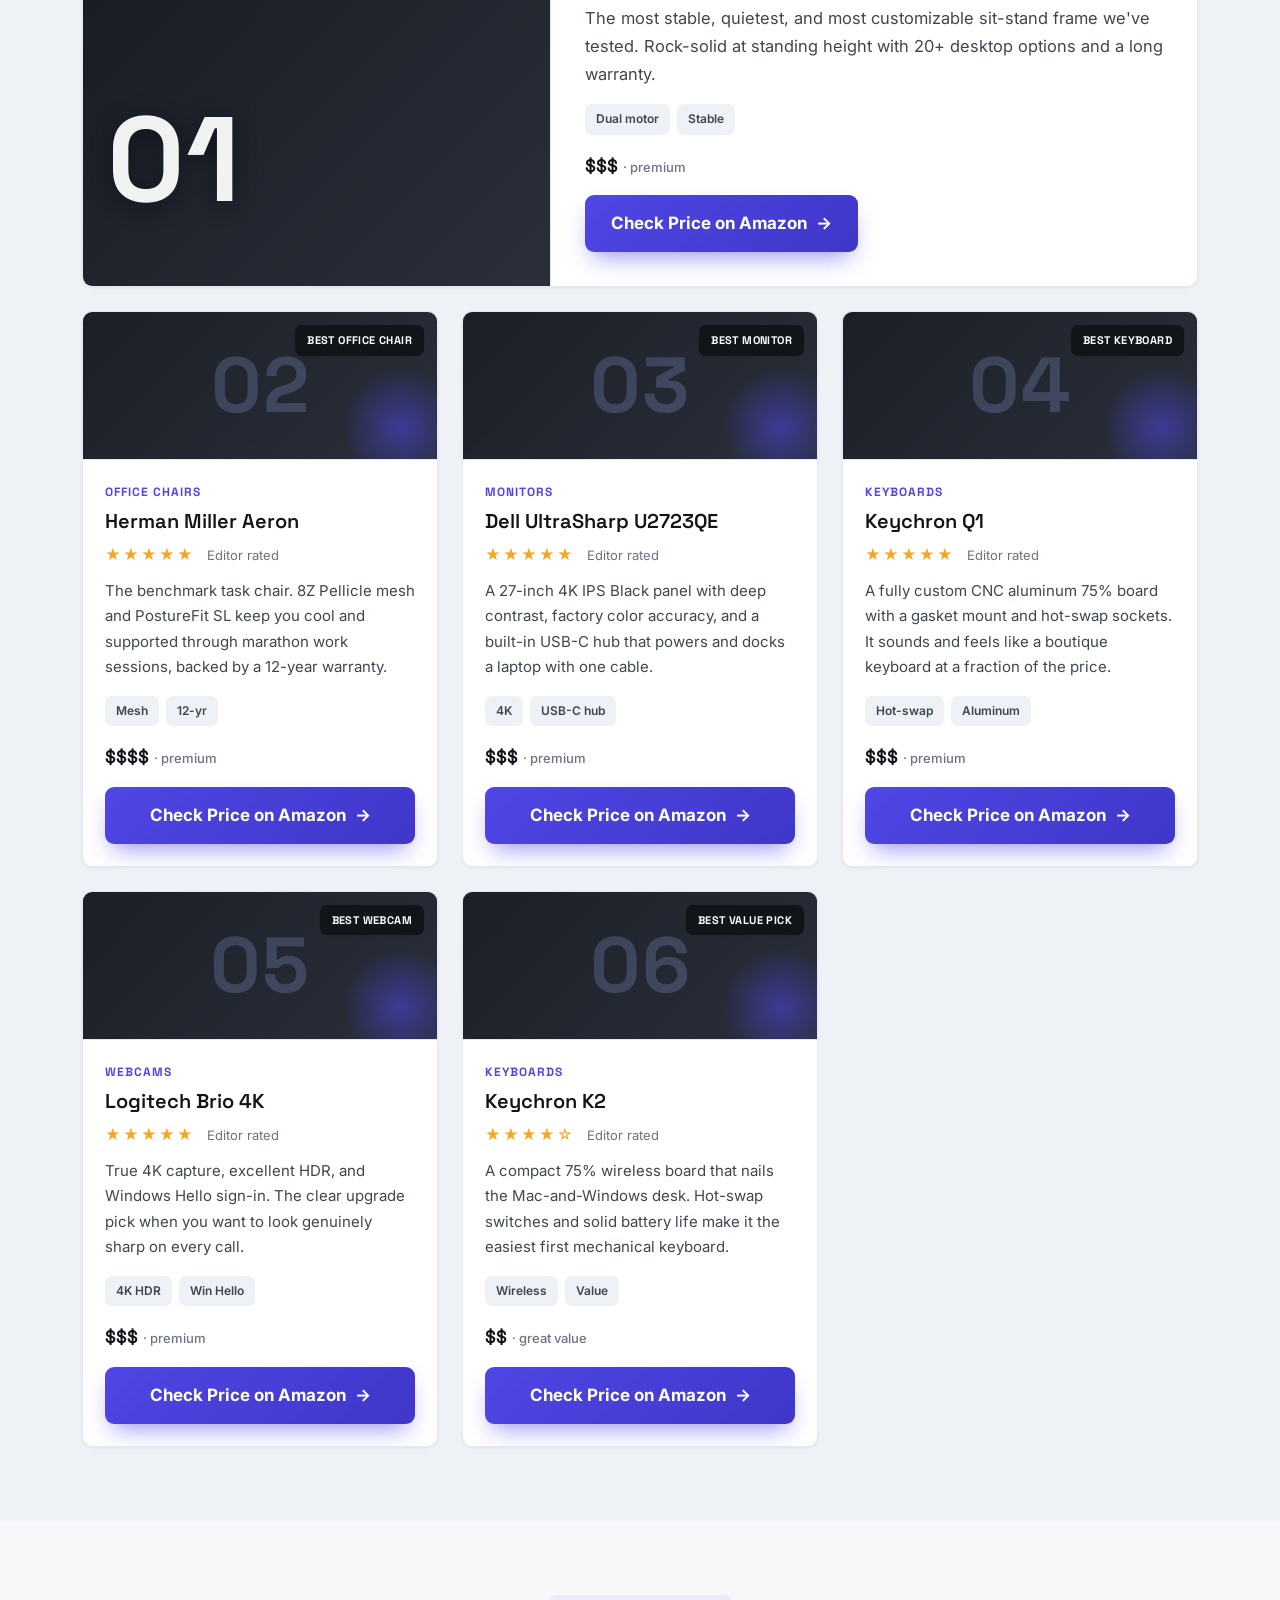
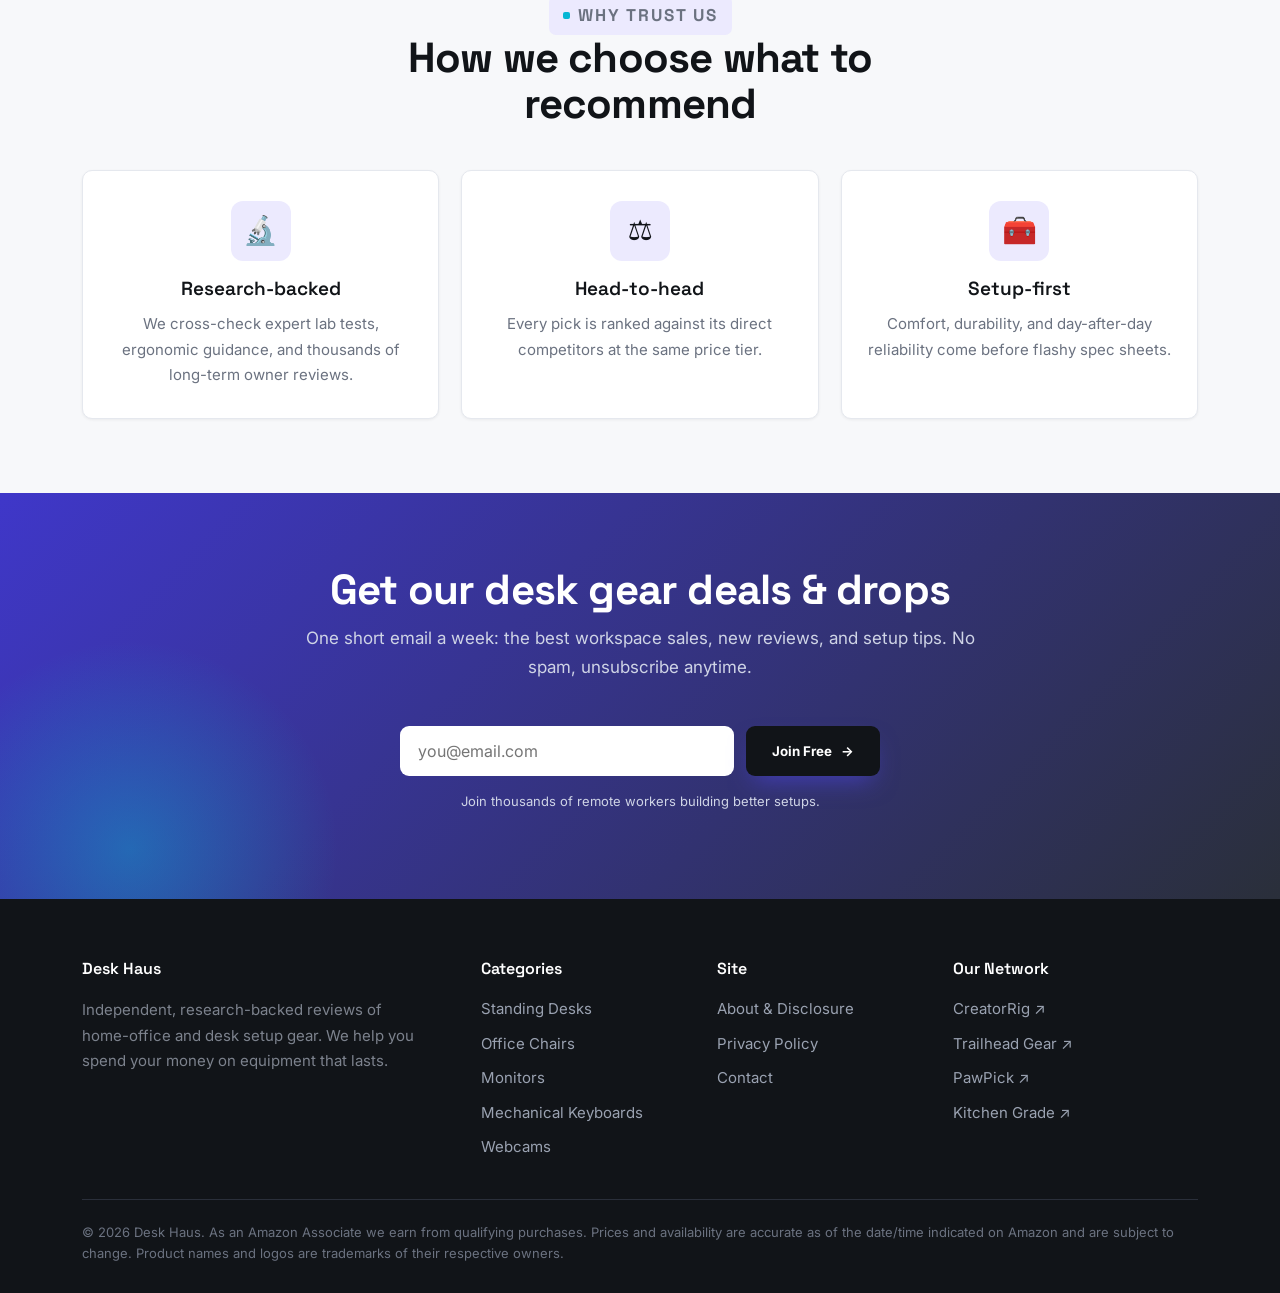
==== commit 66975456: "Add CreatorRig to network footer links" ====
--- a/index.html
+++ b/index.html
@@ -3,6 +3,7 @@
 <head>
 <meta charset="UTF-8">
 <meta name="viewport" content="width=device-width, initial-scale=1.0">
+<link rel="icon" type="image/svg+xml" href="/favicon.svg">
 <title>Desk Haus — The Best Home-Office & Desk Setup Gear (2026)</title>
 <meta name="description" content="Tested, no-hype reviews of the best desk setup gear — standing desks, ergonomic office chairs, 4K monitors, mechanical keyboards, and webcams. Build a workspace that works.">
 <link rel="canonical" href="https://desk-haus.com/">
@@ -15,6 +16,10 @@
 <meta name="twitter:title" content="Desk Haus — The Best Home-Office & Desk Setup Gear (2026)">
 <meta name="twitter:description" content="Tested, no-hype reviews of the best desk setup gear — standing desks, ergonomic office chairs, 4K monitors, mechanical keyboards, and webcams. Build a workspace that works.">
 <link rel="stylesheet" href="assets/styles.css">
+<script type="application/ld+json">
+{"@context": "https://schema.org","@graph": [{"@type": "Organization","name": "Desk Haus","url": "https://desk-haus.com/","logo": "https://desk-haus.com/favicon.svg"},{"@type": "WebSite","name": "Desk Haus","url": "https://desk-haus.com/"},{"@type": "ItemList","name": "Engineer a desk setup that actually works.","itemListElement": [{"@type": "ListItem","position": 1,"name": "Uplift V2"},{"@type": "ListItem","position": 2,"name": "Herman Miller Aeron"},{"@type": "ListItem","position": 3,"name": "Dell UltraSharp U2723QE"},{"@type": "ListItem","position": 4,"name": "Keychron Q1"},{"@type": "ListItem","position": 5,"name": "Logitech Brio 4K"},{"@type": "ListItem","position": 6,"name": "Keychron K2"}]}]}
+</script>
+<script defer src="/_vercel/insights/script.js"></script>
 </head>
 <body>
 
@@ -125,7 +130,7 @@
       <div><h4>Desk Haus</h4><p style="color:#7c828d;max-width:340px;">Independent, research-backed reviews of home-office and desk setup gear. We help you spend your money on equipment that lasts.</p></div>
       <div><h4>Categories</h4><a href="standing-desks.html">Standing Desks</a><a href="office-chairs.html">Office Chairs</a><a href="monitors.html">Monitors</a><a href="mechanical-keyboards.html">Mechanical Keyboards</a><a href="webcams.html">Webcams</a></div>
       <div><h4>Site</h4><a href="disclosure.html">About &amp; Disclosure</a><a href="disclosure.html#privacy">Privacy Policy</a><a href="disclosure.html#contact">Contact</a></div>
-      <div><h4>Our Network</h4><a href="https://www.trailhead-gear.com">Trailhead Gear ↗</a><a href="https://paw-pick.com">PawPick ↗</a><a href="https://kitchen-grade.com">Kitchen Grade ↗</a></div>
+      <div><h4>Our Network</h4><a href="https://creator-rig.com">CreatorRig ↗</a><a href="https://www.trailhead-gear.com">Trailhead Gear ↗</a><a href="https://paw-pick.com">PawPick ↗</a><a href="https://kitchen-grade.com">Kitchen Grade ↗</a></div>
     </div>
     <div class="footer-disclaimer">© <span data-year>2026</span> Desk Haus. As an Amazon Associate we earn from qualifying purchases. Prices and availability are accurate as of the date/time indicated on Amazon and are subject to change. Product names and logos are trademarks of their respective owners.</div>
   </div>
